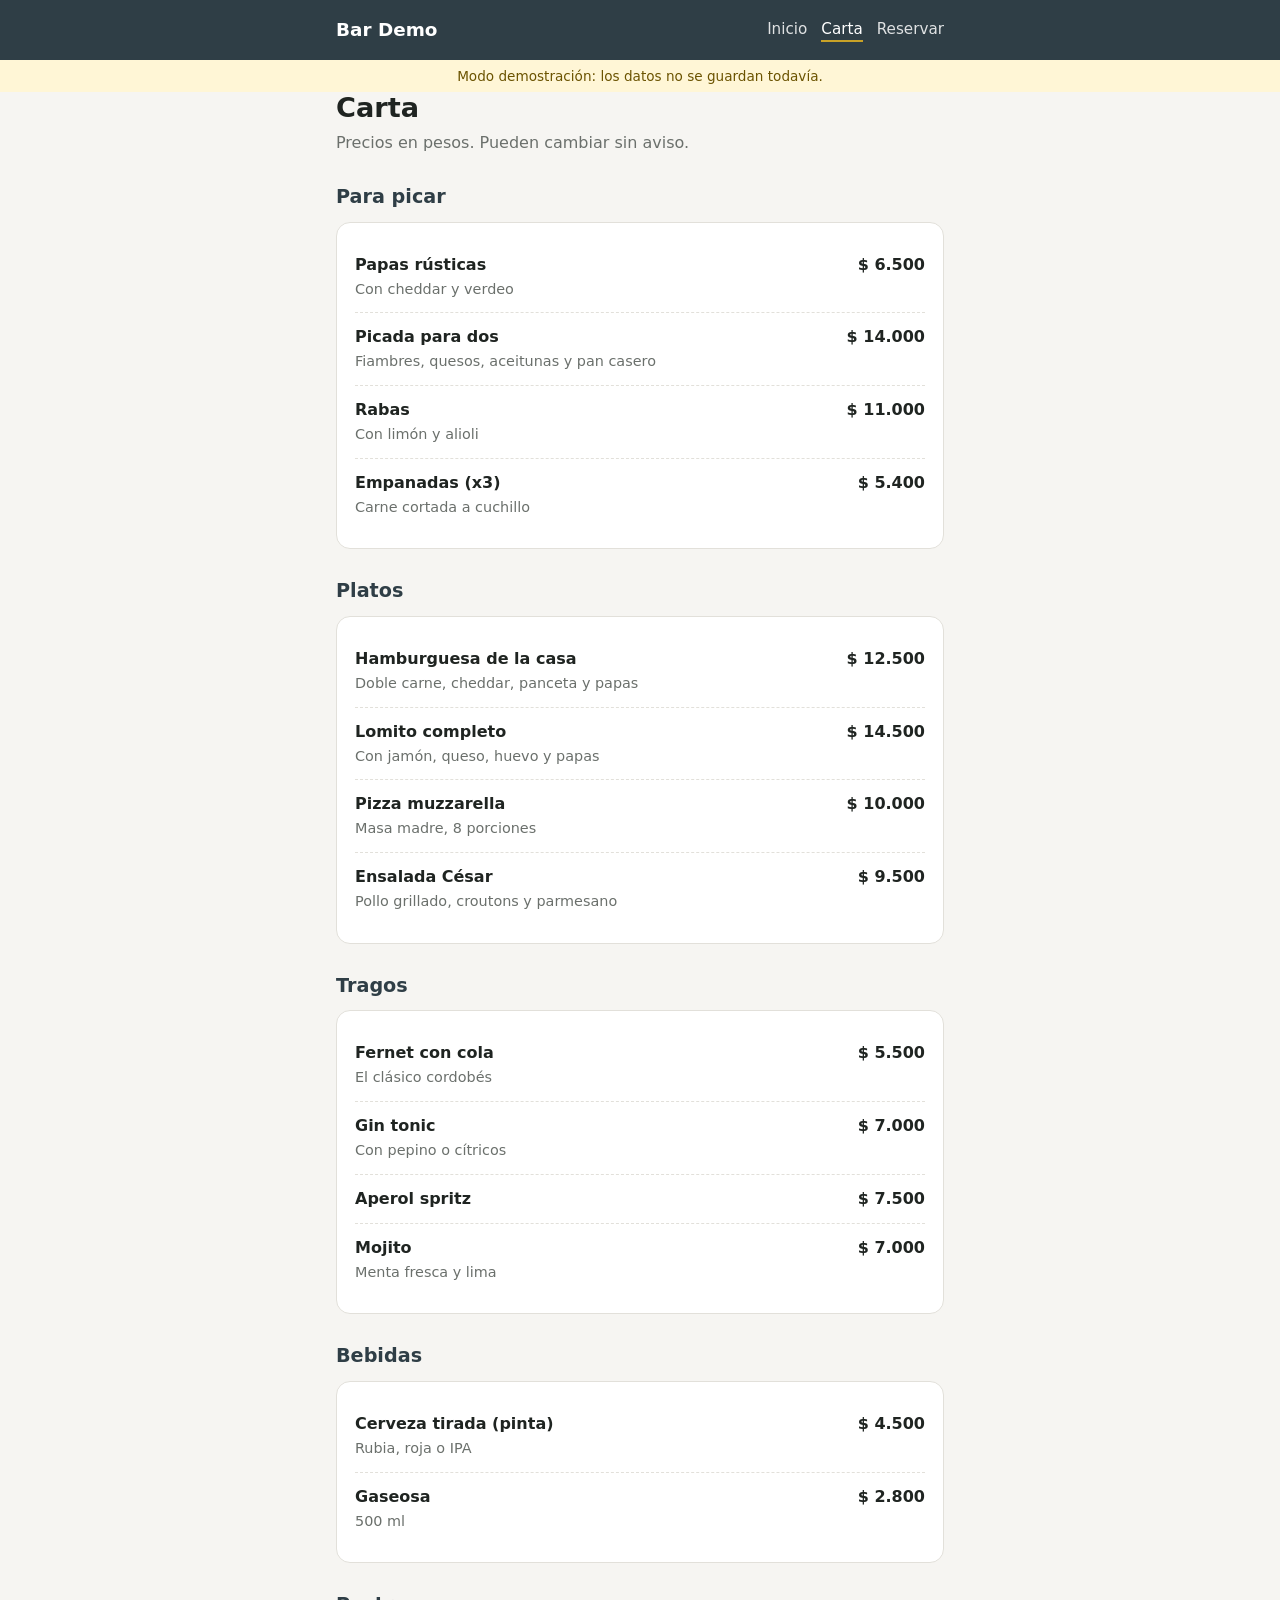
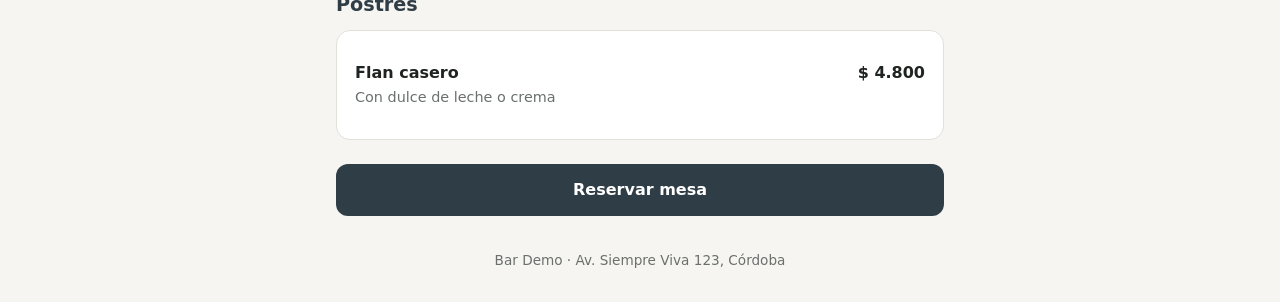
==== carta.html @ b8a38141 "Plantilla de app de reservas para bares (Bar Demo) Páginas de inicio, carta, reservas y tarjeta de v" ====
<!doctype html>
<html lang="es">
<head>
  <meta charset="utf-8">
  <meta name="viewport" content="width=device-width, initial-scale=1">
  <title>Carta</title>
  <link rel="stylesheet" href="css/estilos.css">
  <script src="config.js"></script>
</head>
<body data-pagina="carta">
  <main class="contenedor">
    <h1>Carta</h1>
    <p class="bajada">Precios en pesos. Pueden cambiar sin aviso.</p>
    <div id="estado" class="aviso info">Cargando la carta…</div>
    <div id="carta"></div>
    <a class="boton" href="reserva.html" style="margin-top:24px">Reservar mesa</a>
  </main>

  <script src="js/app.js"></script>
  <script src="js/carta-demo.js"></script>
  <script>
    var estado = document.getElementById("estado");

    function precio(p) {
      var n = Number(String(p).replace(/[^\d.,]/g, "").replace(/\./g, "").replace(",", "."));
      return isNaN(n) || n === 0 ? APP.esc(p) : "$ " + n.toLocaleString("es-AR");
    }

    function mostrar(items) {
      var grupos = {}, orden = [];
      items.forEach(function (it) {
        if (!it.nombre) return;
        var cat = it.categoria || "Otros";
        if (!grupos[cat]) { grupos[cat] = []; orden.push(cat); }
        grupos[cat].push(it);
      });
      document.getElementById("carta").innerHTML = orden.map(function (cat) {
        return '<section class="categoria"><h2>' + APP.esc(cat) + '</h2><div class="tarjeta">' +
          grupos[cat].map(function (it) {
            var agotado = String(it.disponible).toLowerCase() === "no";
            return '<div class="item' + (agotado ? " agotado" : "") + '"><div><h3>' + APP.esc(it.nombre) +
              (agotado ? " (sin stock)" : "") + "</h3>" +
              (it.descripcion ? "<p>" + APP.esc(it.descripcion) + "</p>" : "") +
              '</div><div class="precio">' + precio(it.precio) + "</div></div>";
          }).join("") + "</div></section>";
      }).join("");
      estado.classList.add("oculto");
    }

    if (!CONFIG.urlAppsScript) {
      mostrar(window.CARTA_DEMO);
    } else {
      APP.api("carta").then(function (r) {
        if (!r.ok) throw new Error(r.error);
        mostrar(r.carta);
      }).catch(function () {
        estado.className = "aviso error";
        estado.innerHTML = 'No pudimos cargar la carta. Probá de nuevo en un rato o <a href="' + APP.linkWhatsapp() + '">escribinos por WhatsApp</a>.';
      });
    }
  </script>
</body>
</html>
---- css/estilos.css ----
:root {
  --primario: #2f3e46;
  --acento: #c9a227;
  --fondo: #f6f5f2;
  --tarjeta: #ffffff;
  --texto: #1f2421;
  --suave: #6b706c;
  --borde: #e2e0da;
  --ok: #2e7d4f;
  --error: #b3261e;
  --radio: 14px;
}

* { box-sizing: border-box; }

body {
  margin: 0;
  font-family: system-ui, -apple-system, "Segoe UI", Roboto, sans-serif;
  background: var(--fondo);
  color: var(--texto);
  line-height: 1.5;
  -webkit-font-smoothing: antialiased;
}

.contenedor { max-width: 640px; margin: 0 auto; padding: 0 16px; }

/* Encabezado */
.encabezado { background: var(--primario); color: #fff; }
.encabezado .contenedor { display: flex; align-items: center; justify-content: space-between; min-height: 60px; gap: 12px; }
.marca { color: #fff; text-decoration: none; font-weight: 700; font-size: 1.15rem; display: flex; align-items: center; gap: 8px; }
.marca img { max-height: 40px; width: auto; }
.nav { display: flex; gap: 14px; }
.nav a { color: rgba(255,255,255,.85); text-decoration: none; font-size: .95rem; }
.nav a.activo { color: #fff; border-bottom: 2px solid var(--acento); }

main { padding: 24px 0 48px; }

h1 { font-size: 1.7rem; margin: 0 0 6px; line-height: 1.2; }
h2 { font-size: 1.2rem; margin: 28px 0 10px; color: var(--primario); }
.bajada { color: var(--suave); margin: 0 0 20px; }

.tarjeta {
  background: var(--tarjeta);
  border: 1px solid var(--borde);
  border-radius: var(--radio);
  padding: 18px;
  margin-bottom: 16px;
}

/* Botones */
.boton {
  display: flex; align-items: center; justify-content: center; gap: 8px;
  width: 100%;
  padding: 14px 18px;
  border-radius: 12px;
  border: 0;
  font-size: 1rem; font-weight: 600;
  text-decoration: none;
  cursor: pointer;
  background: var(--primario); color: #fff;
  margin-bottom: 10px;
}
.boton:disabled { opacity: .6; cursor: wait; }
.boton.secundario { background: transparent; color: var(--primario); border: 2px solid var(--primario); }
.boton.whatsapp { background: #25d366; color: #0b3d1e; }
.boton.google { background: #fff; color: var(--texto); border: 1px solid var(--borde); }

/* Formularios */
label { display: block; font-weight: 600; margin: 14px 0 6px; font-size: .95rem; }
label .opcional { font-weight: 400; color: var(--suave); }
input, select {
  width: 100%;
  padding: 12px 14px;
  font-size: 1rem;
  border: 1px solid var(--borde);
  border-radius: 10px;
  background: #fff;
  color: var(--texto);
}
input:focus, select:focus { outline: 2px solid var(--acento); border-color: transparent; }
.fila { display: grid; grid-template-columns: 1fr 1fr; gap: 12px; }
.casilla { display: flex; gap: 10px; align-items: flex-start; font-weight: 400; margin-top: 18px; }
.casilla input { width: auto; margin-top: 4px; }
.trampa { position: absolute; left: -9999px; }

.aviso { padding: 12px 14px; border-radius: 10px; margin: 14px 0; font-size: .95rem; }
.aviso.ok { background: #e6f3ec; color: var(--ok); }
.aviso.error { background: #fbe9e7; color: var(--error); }
.aviso.info { background: #eef1f2; color: var(--primario); }
.oculto { display: none !important; }

/* Info inicio */
.dato { display: flex; gap: 10px; margin: 6px 0; }
.dato span:first-child { width: 22px; text-align: center; }
.horario { margin: 0; padding-left: 0; list-style: none; }

/* Carta */
.categoria { margin-top: 26px; }
.item { display: flex; justify-content: space-between; gap: 12px; padding: 12px 0; border-bottom: 1px dashed var(--borde); }
.item:last-child { border-bottom: 0; }
.item h3 { font-size: 1rem; margin: 0; }
.item p { margin: 2px 0 0; color: var(--suave); font-size: .9rem; }
.precio { font-weight: 700; white-space: nowrap; }
.agotado { opacity: .5; }

/* Visitas */
.puntos { display: flex; justify-content: center; gap: 10px; margin: 18px 0; flex-wrap: wrap; }
.punto { width: 40px; height: 40px; border-radius: 50%; border: 2px solid var(--primario); display: flex; align-items: center; justify-content: center; font-weight: 700; color: var(--primario); }
.punto.lleno { background: var(--acento); border-color: var(--acento); color: #fff; }
.contador { text-align: center; font-size: 1.6rem; font-weight: 800; margin: 0; }
.centro { text-align: center; }
.premio { text-align: center; padding: 18px; border-radius: var(--radio); background: var(--acento); color: #fff; font-weight: 700; font-size: 1.1rem; }

.pie { text-align: center; color: var(--suave); font-size: .85rem; padding: 24px 16px 32px; }
.pie a { color: var(--suave); }

.demo { background: #fff6d6; color: #6b5300; text-align: center; font-size: .85rem; padding: 6px 16px; }
.dato a { color: var(--primario); }
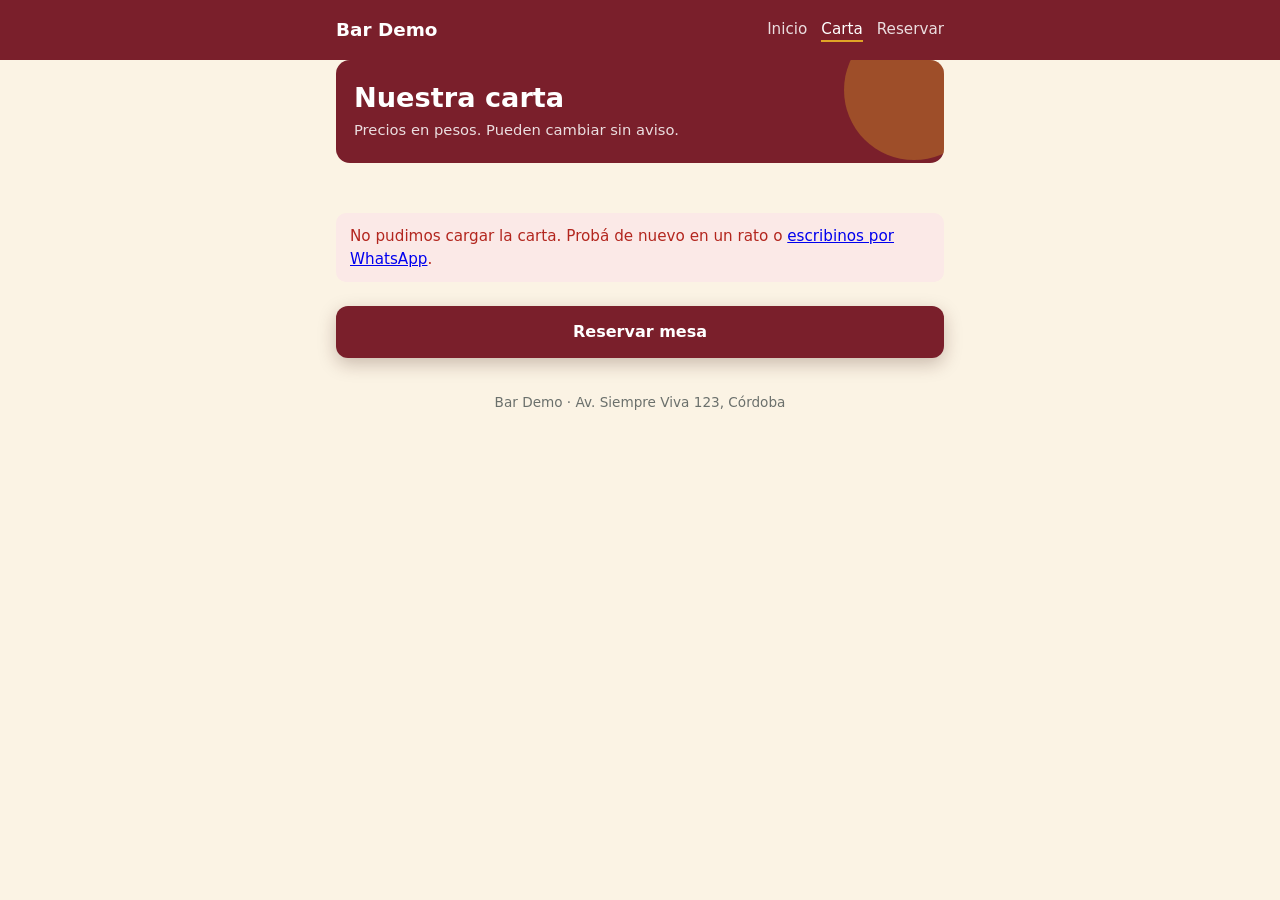
==== commit b9732a02: "Carta con fotos y colores cálidos - Cada plato muestra foto: la del local (carpeta de Drive, nombre " ====
--- a/carta.html
+++ b/carta.html
@@ -9,14 +9,18 @@
 </head>
 <body data-pagina="carta">
   <main class="contenedor">
-    <h1>Carta</h1>
-    <p class="bajada">Precios en pesos. Pueden cambiar sin aviso.</p>
+    <div class="carta-portada">
+      <h1>Nuestra carta</h1>
+      <p>Precios en pesos. Pueden cambiar sin aviso.</p>
+    </div>
+    <nav id="chips" class="chips" aria-label="Categorías"></nav>
     <div id="estado" class="aviso info">Cargando la carta…</div>
     <div id="carta"></div>
-    <a class="boton" href="reserva.html" style="margin-top:24px">Reservar mesa</a>
+    <a class="boton carta-reservar" href="reserva.html">Reservar mesa</a>
   </main>
 
   <script src="js/app.js"></script>
+  <script src="js/fotos-genericas.js"></script>
   <script src="js/carta-demo.js"></script>
   <script>
     var estado = document.getElementById("estado");
@@ -24,6 +28,31 @@
     function precio(p) {
       var n = Number(String(p).replace(/[^\d.,]/g, "").replace(/\./g, "").replace(",", "."));
       return isNaN(n) || n === 0 ? APP.esc(p) : "$ " + n.toLocaleString("es-AR");
+    }
+
+    // Si la foto de Drive no carga, prueba la genérica; si tampoco, la de por defecto.
+    function fotoFallo(img) {
+      var siguiente = img.getAttribute("data-generica");
+      img.removeAttribute("data-generica");
+      if (siguiente && img.src !== siguiente) { img.src = siguiente; return; }
+      if (img.src !== FOTO_POR_DEFECTO) { img.src = FOTO_POR_DEFECTO; return; }
+      img.onerror = null; img.style.visibility = "hidden";
+    }
+
+    function tarjeta(it) {
+      var agotado = String(it.disponible).toLowerCase() === "no";
+      var generica = fotoGenerica(it.nombre, it.categoria);
+      var foto = it.foto || generica;
+      var tienePrecio = String(it.precio).trim() !== "";
+      return '<article class="plato' + (agotado ? " agotado" : "") + '">' +
+        '<div class="plato-foto"><img loading="lazy" alt="' + APP.esc(it.nombre) + '" src="' + APP.esc(foto) + '"' +
+          (it.foto ? ' data-generica="' + APP.esc(generica) + '"' : "") + ' onerror="fotoFallo(this)">' +
+          (agotado ? '<span class="sello">Sin stock</span>' : "") +
+          (tienePrecio ? '<span class="plato-precio">' + precio(it.precio) + "</span>" : "") +
+        "</div>" +
+        '<div class="plato-texto"><h3>' + APP.esc(it.nombre) + "</h3>" +
+          (it.descripcion ? "<p>" + APP.esc(it.descripcion) + "</p>" : "") +
+        "</div></article>";
     }
 
     function mostrar(items) {
@@ -34,17 +63,31 @@
         if (!grupos[cat]) { grupos[cat] = []; orden.push(cat); }
         grupos[cat].push(it);
       });
-      document.getElementById("carta").innerHTML = orden.map(function (cat) {
-        return '<section class="categoria"><h2>' + APP.esc(cat) + '</h2><div class="tarjeta">' +
-          grupos[cat].map(function (it) {
-            var agotado = String(it.disponible).toLowerCase() === "no";
-            return '<div class="item' + (agotado ? " agotado" : "") + '"><div><h3>' + APP.esc(it.nombre) +
-              (agotado ? " (sin stock)" : "") + "</h3>" +
-              (it.descripcion ? "<p>" + APP.esc(it.descripcion) + "</p>" : "") +
-              '</div><div class="precio">' + precio(it.precio) + "</div></div>";
-          }).join("") + "</div></section>";
+      document.getElementById("chips").innerHTML = orden.map(function (cat, i) {
+        return '<a class="chip' + (i === 0 ? " activo" : "") + '" href="#cat-' + i + '">' + APP.esc(cat) + "</a>";
+      }).join("");
+      document.getElementById("carta").innerHTML = orden.map(function (cat, i) {
+        return '<section class="categoria" id="cat-' + i + '"><div class="cat-titulo"><h2>' + APP.esc(cat) + "</h2></div>" +
+          '<div class="platos">' + grupos[cat].map(tarjeta).join("") + "</div></section>";
       }).join("");
       estado.classList.add("oculto");
+      marcarChipActivo();
+    }
+
+    // Resalta la categoría que se está viendo al bajar
+    function marcarChipActivo() {
+      var chips = document.querySelectorAll(".chip");
+      var secciones = document.querySelectorAll(".categoria");
+      if (!("IntersectionObserver" in window) || !secciones.length) return;
+      var obs = new IntersectionObserver(function (entradas) {
+        entradas.forEach(function (e) {
+          if (!e.isIntersecting) return;
+          var i = Array.prototype.indexOf.call(secciones, e.target);
+          chips.forEach(function (c, j) { c.classList.toggle("activo", i === j); });
+          if (chips[i] && chips[i].scrollIntoView) chips[i].scrollIntoView({ block: "nearest", inline: "center" });
+        });
+      }, { rootMargin: "-80px 0px -60% 0px" });
+      secciones.forEach(function (s) { obs.observe(s); });
     }
 
     if (!CONFIG.urlAppsScript) {
--- a/css/estilos.css
+++ b/css/estilos.css
@@ -81,7 +81,6 @@
 .fila { display: grid; grid-template-columns: 1fr 1fr; gap: 12px; }
 .casilla { display: flex; gap: 10px; align-items: flex-start; font-weight: 400; margin-top: 18px; }
 .casilla input { width: auto; margin-top: 4px; }
-.trampa { position: absolute; left: -9999px; }
 
 .aviso { padding: 12px 14px; border-radius: 10px; margin: 14px 0; font-size: .95rem; }
 .aviso.ok { background: #e6f3ec; color: var(--ok); }
@@ -116,3 +115,32 @@
 
 .demo { background: #fff6d6; color: #6b5300; text-align: center; font-size: .85rem; padding: 6px 16px; }
 .dato a { color: var(--primario); }
+
+/* ---------- Carta con fotos ---------- */
+.carta-portada { background: var(--primario); color: #fff; border-radius: var(--radio); padding: 22px 18px; margin-bottom: 16px; position: relative; overflow: hidden; }
+.carta-portada::after { content: ""; position: absolute; right: -40px; top: -40px; width: 140px; height: 140px; border-radius: 50%; background: var(--acento); opacity: .35; }
+.carta-portada h1 { color: #fff; margin: 0 0 4px; }
+.carta-portada p { margin: 0; opacity: .85; font-size: .92rem; }
+
+.chips { position: sticky; top: 0; z-index: 5; display: flex; gap: 8px; overflow-x: auto; padding: 10px 0; margin: 0 -16px 4px; padding-left: 16px; padding-right: 16px; background: var(--fondo); scrollbar-width: none; }
+.chips::-webkit-scrollbar { display: none; }
+.chip { flex: 0 0 auto; padding: 8px 14px; border-radius: 999px; background: var(--tarjeta); border: 1px solid var(--borde); color: var(--primario); font-weight: 600; font-size: .9rem; text-decoration: none; white-space: nowrap; }
+.chip.activo { background: var(--primario); color: #fff; border-color: var(--primario); }
+
+.cat-titulo { display: flex; align-items: center; gap: 10px; margin: 26px 0 12px; scroll-margin-top: 64px; }
+.cat-titulo h2 { margin: 0; font-size: 1.35rem; }
+.cat-titulo::after { content: ""; flex: 1; height: 3px; border-radius: 3px; background: var(--acento); opacity: .6; }
+
+.platos { display: grid; grid-template-columns: 1fr; gap: 14px; }
+@media (min-width: 560px) { .platos { grid-template-columns: 1fr 1fr; } }
+.plato { background: var(--tarjeta); border-radius: var(--radio); overflow: hidden; box-shadow: 0 2px 10px rgba(60, 20, 10, .08); display: flex; flex-direction: column; }
+.plato-foto { position: relative; aspect-ratio: 16 / 10; background: linear-gradient(135deg, var(--acento), var(--primario)); }
+.plato-foto img { width: 100%; height: 100%; object-fit: cover; display: block; }
+.plato-precio { position: absolute; right: 10px; bottom: 10px; background: var(--acento); color: #2b1a17; font-weight: 800; padding: 6px 12px; border-radius: 999px; font-size: 1rem; box-shadow: 0 2px 6px rgba(0,0,0,.25); }
+.plato-texto { padding: 12px 14px 14px; }
+.plato-texto h3 { margin: 0; font-size: 1.05rem; color: var(--primario); }
+.plato-texto p { margin: 4px 0 0; color: var(--suave); font-size: .9rem; }
+.plato.agotado { opacity: 1; }
+.plato.agotado .plato-foto img { filter: grayscale(1); opacity: .6; }
+.sello { position: absolute; left: 10px; top: 10px; background: #2b1a17; color: #fff; font-size: .8rem; font-weight: 700; padding: 4px 10px; border-radius: 999px; }
+.carta-reservar { position: sticky; bottom: 12px; margin-top: 24px; box-shadow: 0 6px 18px rgba(60, 20, 10, .25); }
